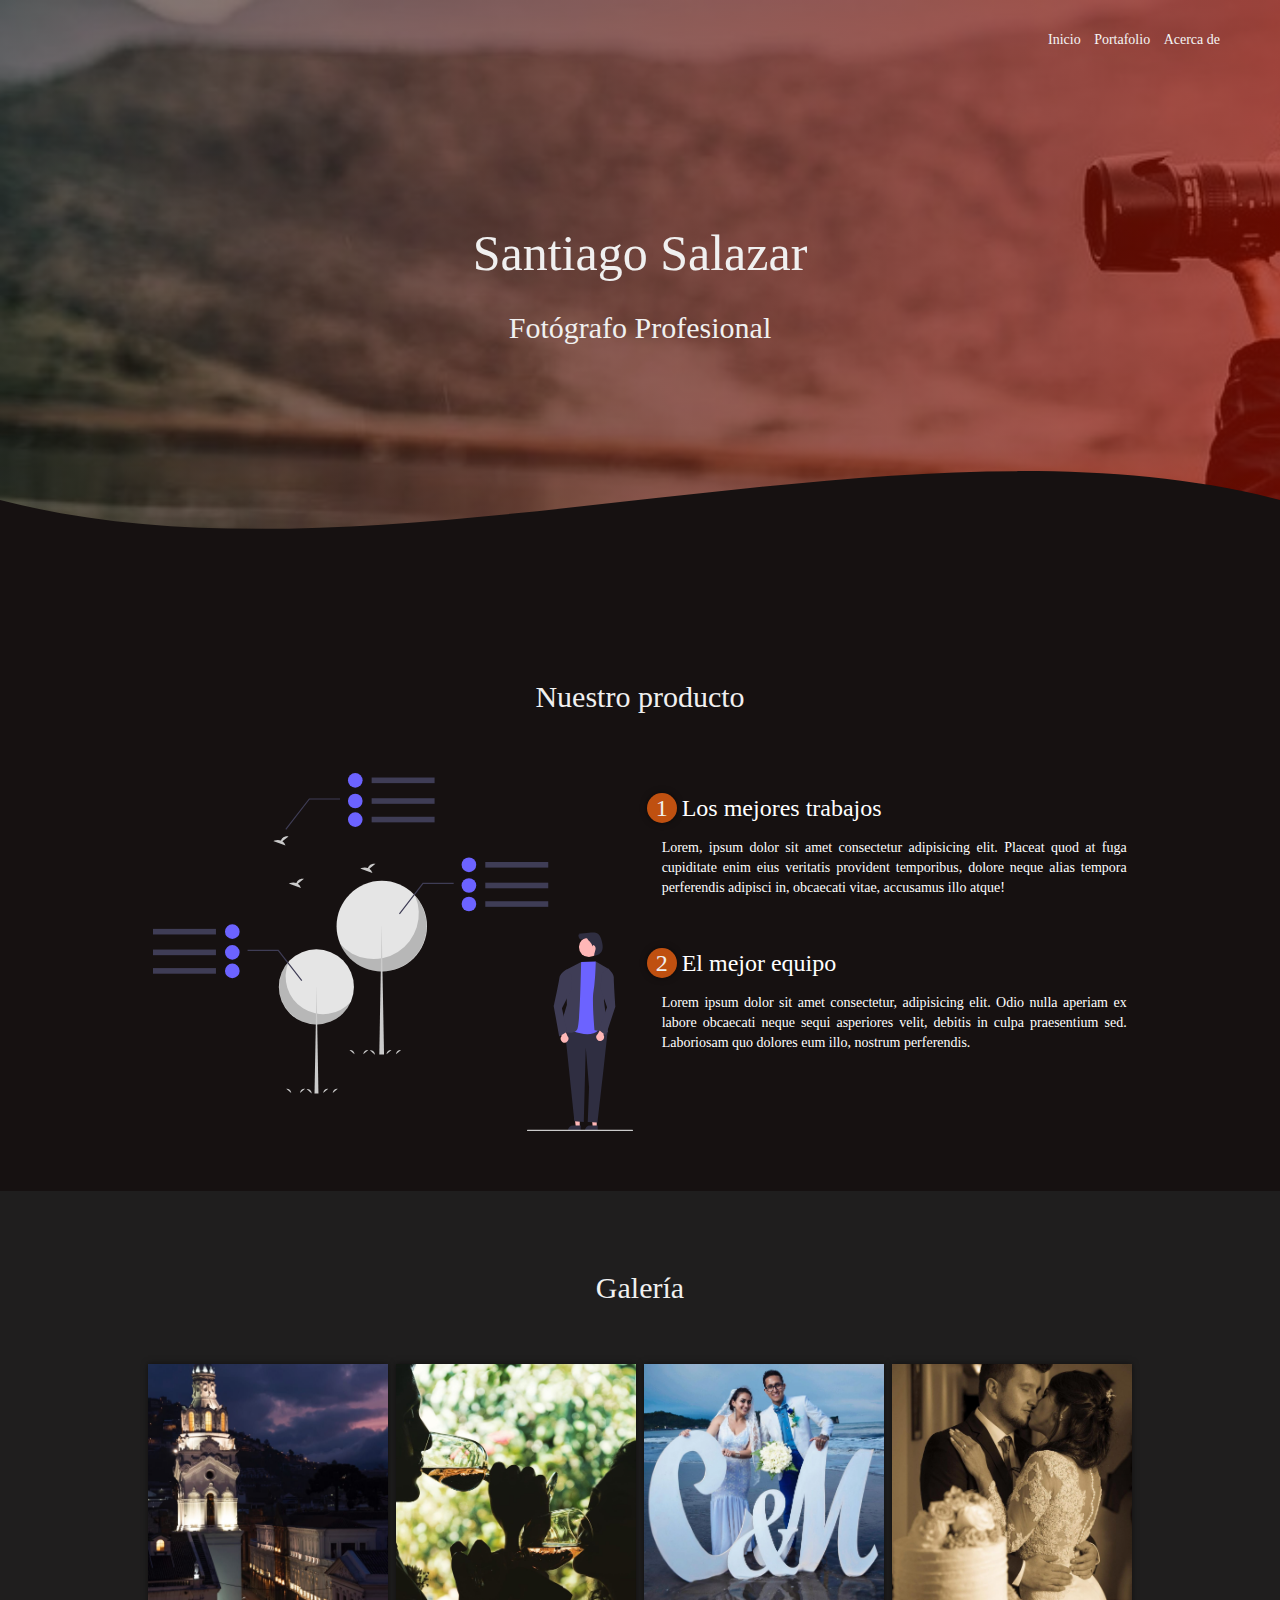
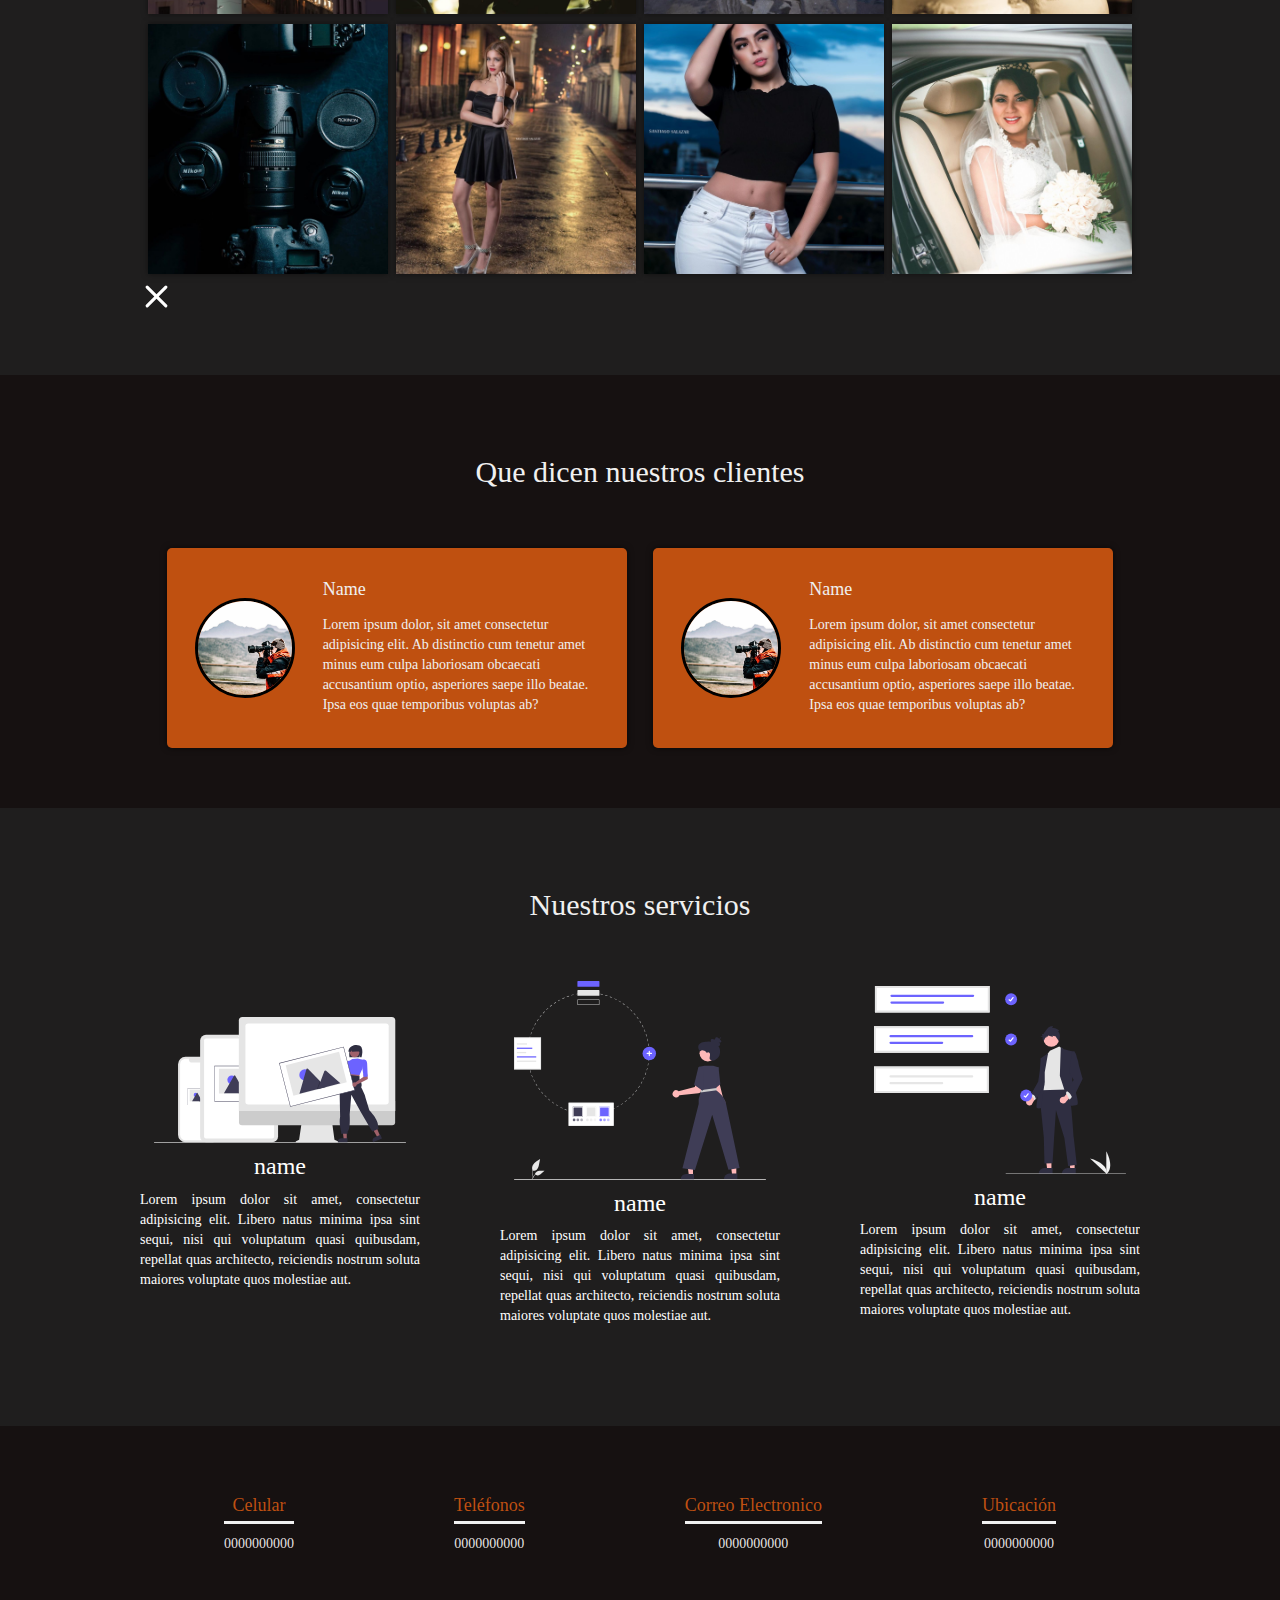
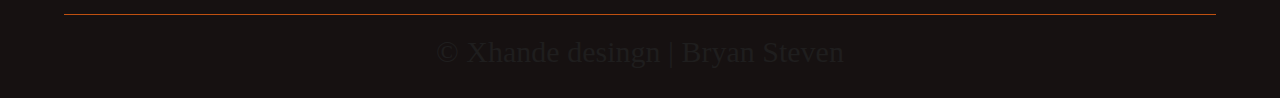
==== index.html @ b65cc4d5 "Add files via upload" ====
<!DOCTYPE html>
<html lang="es">

<head>
    <meta charset="utf-8">
    <meta http-equiv="X-UA-Compatible" content="IE-edge">
    <meta name="viewport" content="width=device-width, initial-scale=1">
    <title>Photography</title>
    <link rel="shortcut icon" href="icons/camera-reels-fill.svg" type="image/x-icon">
    <link rel="stylesheet" href="css/bootstrap.min.css">
    <link rel="stylesheet" href="css/styles.css">
</head>

<body>
    <header>
        <nav>
            <a href="index.html">Inicio</a>
            <a href="paginas/portafolio.html">Portafolio</a>
            <a href="paginas/acerca.html">Acerca de</a>
        </nav>
        <section class="textos-header">
            <h1>Santiago Salazar</h1>
            <h2>Fotógrafo Profesional</h2>
        </section>
        <div class="wave" style="height: 150px; overflow: hidden;"><svg viewBox="0 0 500 150" preserveAspectRatio="none"
                style="height: 100%; width: 100%;">
                <path d="M0.00,49.98 C150.00,150.00 349.20,-50.00 500.00,49.98 L500.00,150.00 L0.00,150.00 Z"
                    style="stroke: none; fill: #161111;"></path>
            </svg></div>
    </header>
    <main>
        <section class="contenedor sobre-nosotros">
            <h2 class="titulo">Nuestro producto</h2>
            <div class="contenedor-sobre-nosotros">
                <img src="icons/undraw_Environmental_study_re_q4q8.svg" alt="" class="imagen-about-us">
                <div class="contenido-textos">
                    <h3><span>1</span>Los mejores trabajos</h3>
                    <p>Lorem, ipsum dolor sit amet consectetur adipisicing elit. Placeat quod at fuga cupiditate enim
                        eius veritatis provident temporibus, dolore neque alias tempora perferendis adipisci in,
                        obcaecati vitae, accusamus illo atque!</p>
                    <h3><span>2</span>El mejor equipo</h3>
                    <p>Lorem ipsum dolor sit amet consectetur, adipisicing elit. Odio nulla aperiam ex labore obcaecati
                        neque sequi asperiores velit, debitis in culpa praesentium sed. Laboriosam quo dolores eum illo,
                        nostrum perferendis.</p>
                </div>
            </div>
        </section>
        <section class="portafolio">
            <div class="contenedor">
                <h2 class="titulo">Galería</h2>
                <div class="galeria-port">
                    <div class="imagen-port">
                        <img src="img/back1.jpeg" alt="" class="imagen__port">
                        <div class="hover-galeria">
                            <img src="icons/camera-fill.svg" alt="">
                            <p>Nuestro trabajo</p>
                        </div>
                    </div>
                    <div class="imagen-port">
                        <img src="img/p1.jpeg" alt="" class="imagen__port">
                        <div class="hover-galeria">
                            <img src="icons/camera-fill.svg" alt="">
                            <p>Nuestro trabajo</p>
                        </div>
                    </div>
                    <div class="imagen-port">
                        <img src="img/p2.jpg" alt="" class="imagen__port">
                        <div class="hover-galeria">
                            <img src="icons/camera-fill.svg" alt="">
                            <p>Nuestro trabajo</p>
                        </div>
                    </div>
                    <div class="imagen-port">
                        <img src="img/p3.jpg" alt="c&m" class="imagen__port">
                        <div class="hover-galeria">
                            <img src="icons/camera-fill.svg" alt="">
                            <p>Nuestro trabajo</p>
                        </div>
                    </div>
                    <div class="imagen-port">
                        <img src="img/p4.jpg" alt="" class="imagen__port">
                        <div class="hover-galeria">
                            <img src="icons/camera-fill.svg" alt="">
                            <p>Nuestro trabajo</p>
                        </div>
                    </div>
                    <div class="imagen-port">
                        <img src="img/p5.jpg" alt="" class="imagen__port">
                        <div class="hover-galeria">
                            <img src="icons/camera-fill.svg" alt="">
                            <p>Nuestro trabajo</p>
                        </div>
                    </div>
                    <div class="imagen-port">
                        <img src="img/p6.jpg" alt="" class="imagen__port">
                        <div class="hover-galeria">
                            <img src="icons/camera-fill.svg" alt="">
                            <p>Nuestro trabajo</p>
                        </div>
                    </div>
                    <div class="imagen-port">
                        <img src="img/p7.jpg" alt="" class="imagen__port">
                        <div class="hover-galeria">
                            <img src="icons/camera-fill.svg" alt="">
                            <p>Nuestro trabajo</p>
                        </div>
                    </div>
                </div>
                <div class="container-img">
                    <img src="" alt="" class="img-show">
                    <svg xmlns="http://www.w3.org/2000/svg" color="#fff" width="25" height="25" fill="currentColor" class="bi bi-x-lg" viewBox="0 0 16 16">
                        <path d="M1.293 1.293a1 1 0 0 1 1.414 0L8 6.586l5.293-5.293a1 1 0 1 1 1.414 1.414L9.414 8l5.293 5.293a1 1 0 0 1-1.414 1.414L8 9.414l-5.293 5.293a1 1 0 0 1-1.414-1.414L6.586 8 1.293 2.707a1 1 0 0 1 0-1.414z"/>
                      </svg>
                </div>
            </div>

        </section>
        <section class="clientes contenedor">
            <h2 class="titulo">Que dicen nuestros clientes</h2>
            <div class="cards">
                <div class="card">
                    <img src="img/back2.jpeg" alt="">
                    <div class="contenido-texto-card">
                        <h4>Name</h4>
                        <p>Lorem ipsum dolor, sit amet consectetur adipisicing elit. Ab distinctio cum tenetur amet
                            minus eum culpa laboriosam obcaecati accusantium optio, asperiores saepe illo beatae. Ipsa
                            eos quae temporibus voluptas ab?</p>
                    </div>
                </div>
                <div class="card">
                    <img src="img/back2.jpeg" alt="">
                    <div class="contenido-texto-card">
                        <h4>Name</h4>
                        <p>Lorem ipsum dolor, sit amet consectetur adipisicing elit. Ab distinctio cum tenetur amet
                            minus eum culpa laboriosam obcaecati accusantium optio, asperiores saepe illo beatae. Ipsa
                            eos quae temporibus voluptas ab?</p>
                    </div>
                </div>
            </div>
        </section>
        <section class="about-services">
            <div class="contenedor">
                <h2 class="titulo">Nuestros servicios</h2>
                <div class="servicio-cont">
                    <div class="servicio-ind">
                        <img src="icons/undraw_Posting_photo_re_plk8.svg" alt="">
                        <h3>name</h3>
                        <p>Lorem ipsum dolor sit amet, consectetur adipisicing elit. Libero natus minima ipsa sint
                            sequi, nisi qui voluptatum quasi quibusdam, repellat quas architecto, reiciendis nostrum
                            soluta maiores voluptate quos molestiae aut.</p>
                    </div>
                    <div class="servicio-ind">
                        <img src="icons/undraw_composition_re_4o4o.svg" alt="">
                        <h3>name</h3>
                        <p>Lorem ipsum dolor sit amet, consectetur adipisicing elit. Libero natus minima ipsa sint
                            sequi, nisi qui voluptatum quasi quibusdam, repellat quas architecto, reiciendis nostrum
                            soluta maiores voluptate quos molestiae aut.</p>
                    </div>
                    <div class="servicio-ind">
                        <img src="icons/undraw_Project_completed_re_pqqq.svg" alt="">
                        <h3>name</h3>
                        <p>Lorem ipsum dolor sit amet, consectetur adipisicing elit. Libero natus minima ipsa sint
                            sequi, nisi qui voluptatum quasi quibusdam, repellat quas architecto, reiciendis nostrum
                            soluta maiores voluptate quos molestiae aut.</p>
                    </div>
                </div>
            </div>
        </section>
    </main>
    <footer>
        <div class="contenedor-footer">
            <div class="content-foo">
                <h4>Celular</h4>
                <p>0000000000</p>
            </div>
            <div class="content-foo">
                <h4>Teléfonos</h4>
                <p>0000000000</p>
            </div>
            <div class="content-foo">
                <h4>Correo Electronico</h4>
                <p>0000000000</p>
            </div>
            <div class="content-foo">
                <h4>Ubicación</h4>
                <p>0000000000</p>
            </div>
        </div>
        <h2 class="titulo-final">&copy; Xhande desingn | Bryan Steven</h2>
    </footer>

</body>


<script src="js/index.js"></script>
<script src="js/jquery-3.6.0.min.js"></script>
<script src="js/bootstrap.min.js"></script>

</html>
---- css/styles.css ----
*{
    margin: 0;
    padding: 0;
    box-sizing: border-box;
}


body{
    color: white;
    background-color:#161111;
    font-family: Georgia, 'Times New Roman', Times, serif;
}


.contenedor{
    padding: 60px 0;
    width: 90%;
    max-width: 1000px;
    margin: auto;
    overflow: hidden;
}
.titulo{
    color:rgb(240, 240, 240);
    font-size: 30px;
    text-align: center;
    margin-bottom: 60px;
}
/* header */

header{
    width: 100%;
    height: 600px;
    background: #8E0E00;  /* fallback for old browsers */
    background: -webkit-linear-gradient(to right, hsla(34, 13%, 11%, 0.582), hsla(6, 100%, 28%, 0.705)), url(../img/back3.jpeg);  /* Chrome 10-25, Safari 5.1-6 */
    background: linear-gradient(to right, hsla(34, 13%, 11%, 0.582), hsla(6, 100%, 28%, 0.705)), url(../img/back3.jpeg); /* W3C, IE 10+/ Edge, Firefox 16+, Chrome 26+, Opera 12+, Safari 7+ */
    background-size: cover;
    background-attachment: fixed;
    position: relative;
}

nav{
    text-align: right;
    padding: 30px 50px 0 0;
}

nav > a{
    color: whitesmoke;
    font-weight: 300;
    text-decoration: none;
    margin-right: 10px;
}

nav > a:hover{
    background-color: hsla(22, 85%, 44%, 0.753);
    text-decoration: none;
    color:rgb(0, 0, 0);
    transition: all 0.4s linear;
}


header .textos-header{
    display: flex;
    height: 460px;
    width: 100%;
    align-items: center;
    justify-content: center;
    flex-direction: column;
    text-align: center;
}

.textos-header h1{
    font-size: 50px;
    color:rgb(240, 240, 240);
}

.textos-header h2{
    font-size: 30px;
    font-weight: 300;
    color:rgb(240, 240, 240);
}
.wave{
    position: absolute;
    bottom: 0;
    width: 100%;
}

/* about us */


.contenedor-sobre-nosotros{
    display: flex;
    justify-content: space-evenly;
}


.imagen-about-us{
    width: 48%;
}
.imagen-about-us-2{
    width: 30%;
    border-radius: 50%;
}

.sobre-nosotros .contenido-textos{
    width: 48%;
}

.contenido-textos h3{
    margin-bottom: 15px;
}

.contenido-textos h3 span{
    background: #d15711e7;
    color:rgb(240, 240, 240);
    border-radius: 50%;
    display: inline-block;
    text-align: center;
    width: 30px;
    height: 30px;
    padding: 2px;
    box-shadow: 0 0 6px 0 rgba(0, 0, 0, .5);
    margin-right: 5px;
}

.contenido-textos p{
    padding: 0px 0px 30px 15px;
    font-weight: 300;
    text-align: justify;
}

/* galeria */

.portafolio{
    background: rgb(31, 30, 30);
}

.galeria-port{
    display: flex;
    justify-content: space-evenly;
    flex-wrap: wrap;
}

.imagen-port{
    width: 24%;
    margin-bottom: 10px;
    height: 250px;
    overflow:hidden;
    position: relative;
    cursor: pointer;
    box-shadow: 0 0 6px 0 rgba(0, 0, 0, .5);
}

.imagen-port > img{
    width: 100%;
    height: 100%;
    object-fit: cover;
    display: block;
}

.hover-galeria{
    position: absolute;
    width: 100%;
    height: 100%;
    top: 0;
    transform: scale(0);
    background: hsla(27, 72%, 46%, 0.808);
    transition: transform .5s;
    display: flex;
    justify-content: center;
    align-items: center;
    flex-direction: column;
}

.hover-galeria img{
    width: 50px;
}

.hover-galeria p{
    color: seashell;
}

.imagen-port:hover .hover-galeria{
     transform:scale(1)
}

/* clients */

.cards{
    display: flex;
    justify-content: space-evenly;
}
.cards .card{
    background: #d15711e7;
    display: flex;
    width: 46%;
    height: 200px;
    align-items: center;
    justify-content: space-evenly;
    border-radius: 5px;
    box-shadow: 0 0 6px 0 rgba(0, 0, 0, 0.6);
}

.cards .card img{
    width: 100px;
    height: 100px;
    object-fit: cover;
    border: 3px solid rgb(0, 0, 0);
    border-radius: 50%;
    display: block;
}

.cards .card > .contenido-texto-card{
    width: 60%;
    color: rgb(240, 240, 240);
}
.cards .card > .contenido-texto-card p{
    font-weight: 300;
    padding-top: 5px;
}

/* our team */
.about-services{
    background: rgb(31, 30, 30);
    padding-bottom: 30px;
}

.servicio-cont{
    display: flex;
    justify-content: space-between;
    align-items: center;
}

.servicio-ind{
    width: 28%;
    text-align: center;
}


.servicio-ind img{
    width: 90%;
}

.servicio-ind h3{
    margin: 10px 0;
}

.servicio-ind p{
    font-weight: 300;
    text-align: justify;
}


/* footer */

footer{
    background: none;
    padding: 60px 0 30px 0;
    margin: auto;
    overflow: hidden;
}


.contenedor-footer{
    display: flex;
    width: 90%;
    justify-content: space-evenly;
    margin: auto;
    padding-bottom: 50px;
    border-bottom: 1px solid #d15711e7; 
}

.content-foo{
    text-align: center;
}

.content-foo h4{
    color: #d15711e7;
    border-bottom: 3px solid rgb(240, 240, 240);
    padding-bottom: 5px;
    margin-bottom: 10px;
}

.content-foo p{
    color: rgba(255, 251, 251, 0.911);
}

.titulo-final{
    text-align: center;
    font-size: 24px0;
    margin: 20px 0 0 0;
    color:rgb(31, 30, 30)
}


@media screen and (max-width: 900px){
    header{
        background-position: center;
        object-fit: cover;
    }
    
    .contenedor-sobre-nosotros{
        flex-direction: column;
        justify-content: center;
        align-items: center;
    }
    .contenedor-sobre-nosotros .contenido-textos{
        width: 90%;
    }

    .imagen-port{
        width: 44%;
        margin-bottom: 10px;
        height: 200px;
        overflow:hidden;
        position: relative;
        cursor: pointer;
        box-shadow: 0 0 6px 0 rgba(0, 0, 0, .5);
    }
    
    .cards{
        flex-direction: column;
        justify-content: center;
        align-items: center;
    }

    .cards .card{
        width: 90%;
    }

    .cards .card:first-child{
        margin-bottom: 30px;
    }
    
    .servicio-cont{
        flex-direction: column;
        justify-content: center;
        align-items: center;
    }

    .servicio-ind{
        width: 90%;
        text-align: center;
    }

    .servicio-ind:nth-child(1), .servicio-ind:nth-child(2){
        margin-bottom: 60px;
    }

    .servicio-ind img{
        width: 70%;
    }
}

@media screen and (max-width: 500px){
    nav{
        text-align: center;
        padding: 30px 0 0 0;
    }

    nav > a{
        margin-right: 5px;
    }

    .textos-header h1{
        font-size: 35px;
    }
    
    .textos-header h2{
        font-size: 20px;
    }

    .imagen-about-us{
        margin-bottom: 60px;
        width: 99%;
    }

    .sobre-nosotros .contenido-textos{
        width: 95%;
    }

    .imagen-port{
        width: 95%;
    }

    .cards .card{
        height: 450px;
        display: flex;
        flex-direction: column;
        align-items: center;
    }

    .cards .card img {
        width: 95px;
        height: 90px;
    }

    .contenedor-footer{
        flex-direction: column;
    }

    footer h2{
        font-size: 15px;
    }

    .content-foo{
        margin-bottom: 20px;
        text-align: center;
    }

    .content-foo h4{
        border: none;
    }

    .content-foo p{
        color: #d15711e7;
        border-bottom: 1px solid rgb(240, 240, 240);
        padding-bottom: 20px;
    }
}
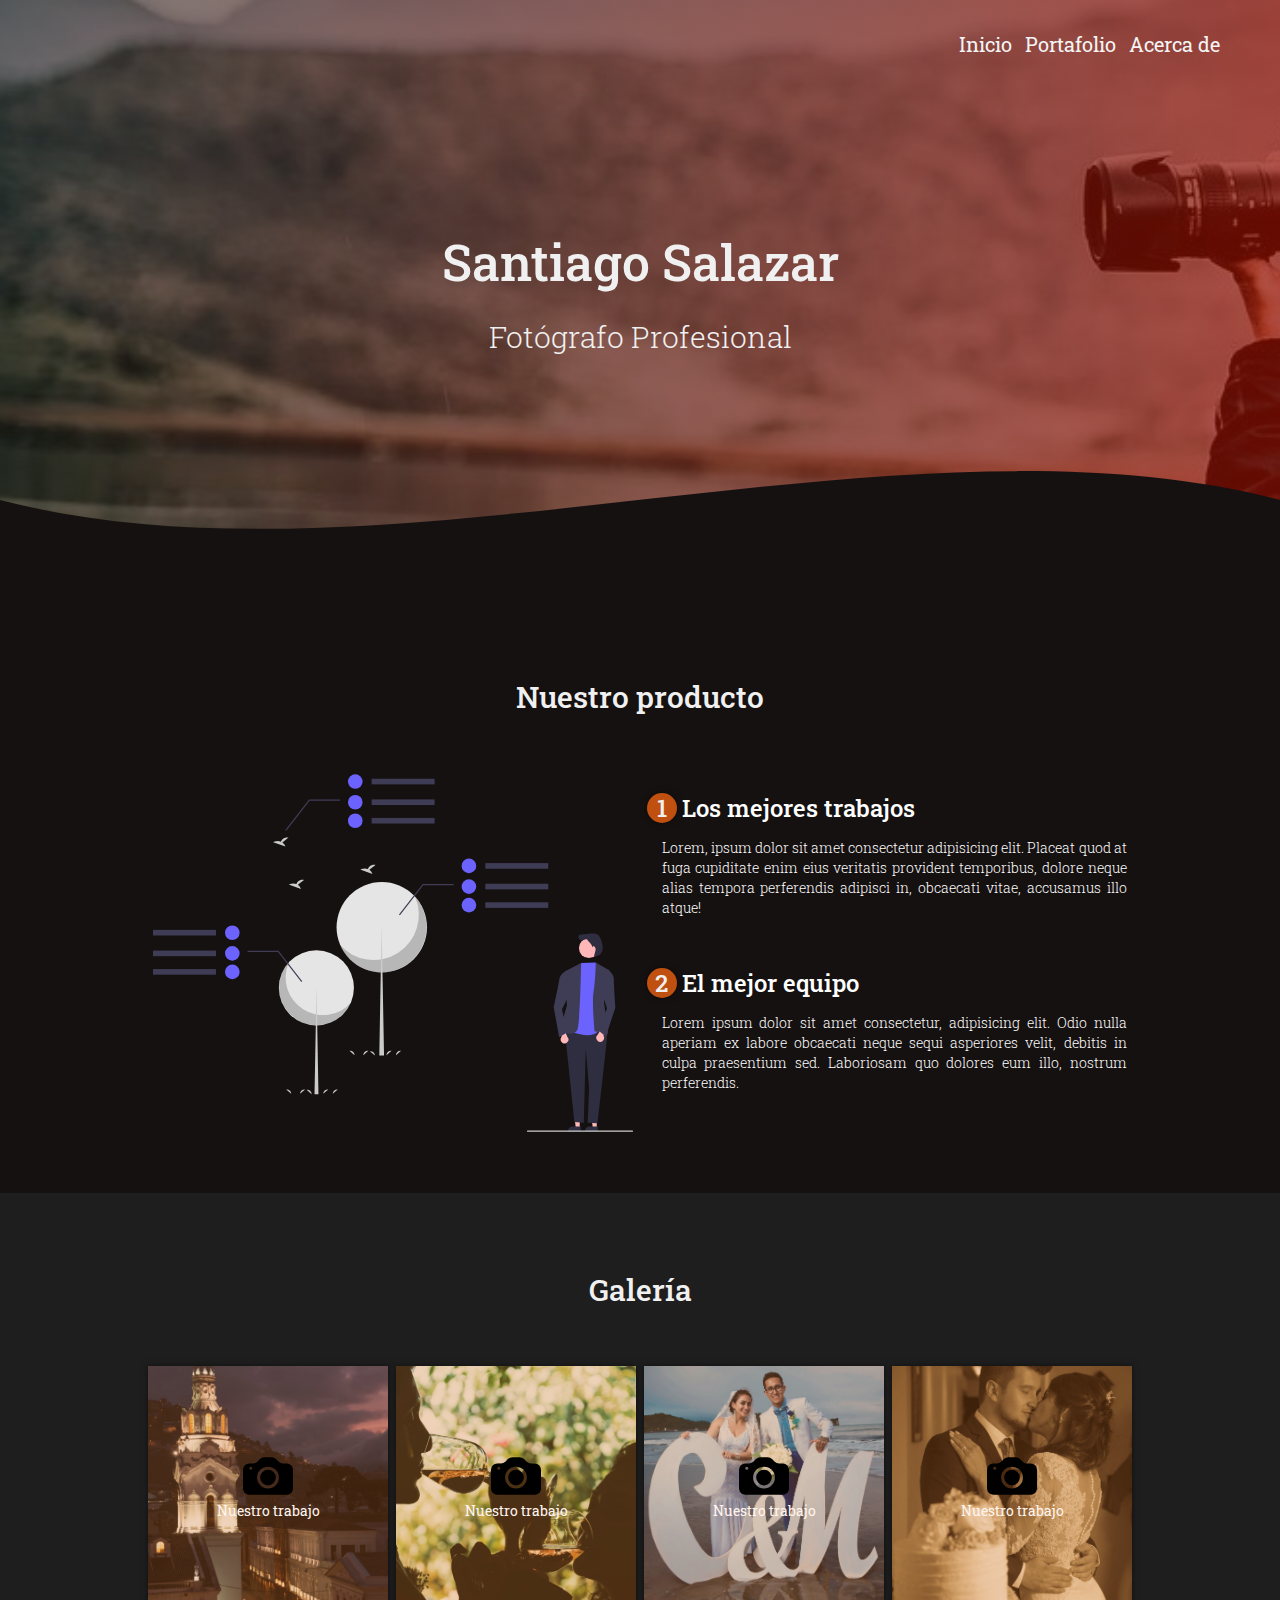
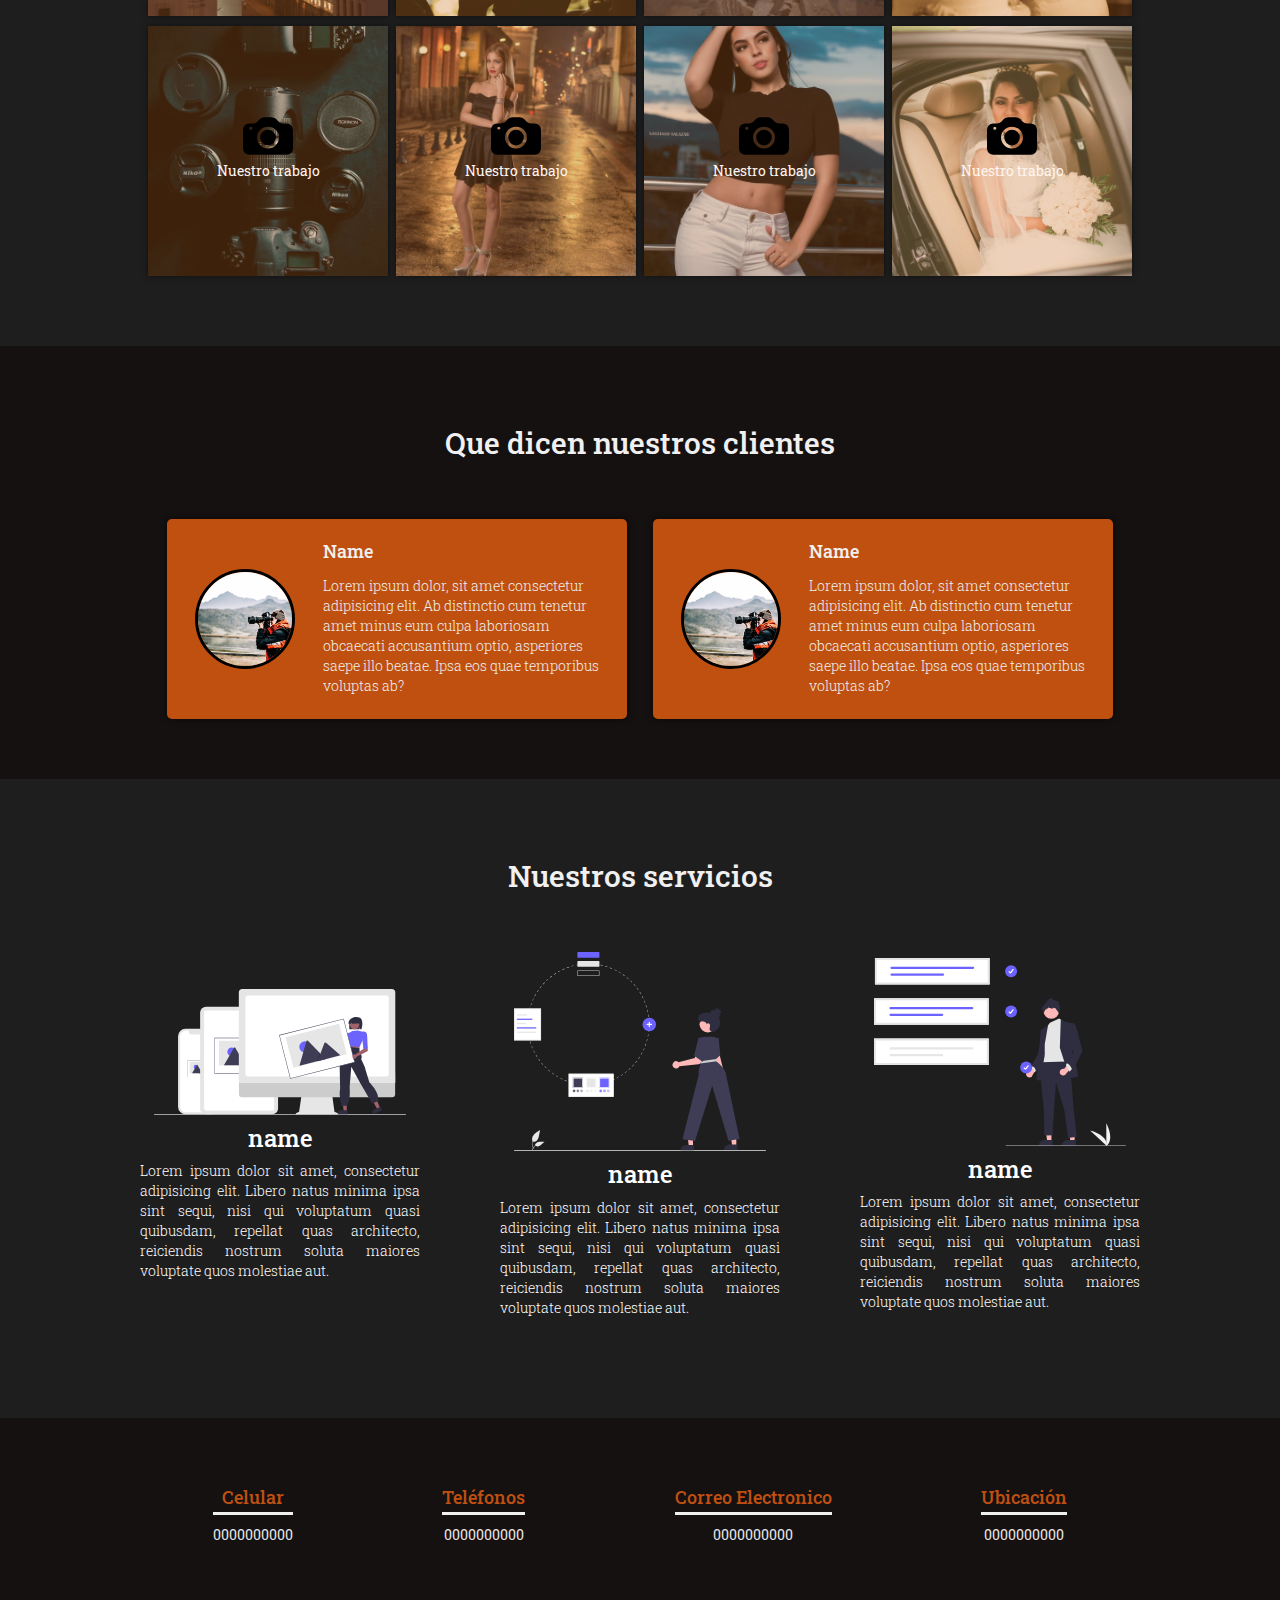
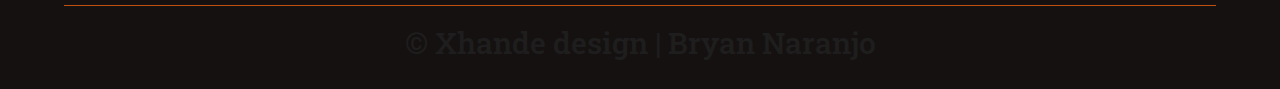
==== commit 373bfe64: "Update index.html" ====
--- a/index.html
+++ b/index.html
@@ -186,7 +186,7 @@
                 <p>0000000000</p>
             </div>
         </div>
-        <h2 class="titulo-final">&copy; Xhande desingn | Bryan Steven</h2>
+        <h2 class="titulo-final">&copy; Xhande design | Bryan Naranjo</h2>
     </footer>
 
 </body>
@@ -196,4 +196,4 @@
 <script src="js/jquery-3.6.0.min.js"></script>
 <script src="js/bootstrap.min.js"></script>
 
-</html>+</html>
--- a/css/styles.css
+++ b/css/styles.css
@@ -1,3 +1,6 @@
+@import url('https://fonts.googleapis.com/css2?family=Roboto+Slab:wght@200&display=swap');
+
+
 *{
     margin: 0;
     padding: 0;
@@ -8,7 +11,7 @@
 body{
     color: white;
     background-color:#161111;
-    font-family: Georgia, 'Times New Roman', Times, serif;
+    font-family: 'Roboto Slab', serif;
 }
 
 
@@ -45,7 +48,7 @@
 
 nav > a{
     color: whitesmoke;
-    font-weight: 300;
+    font-size: 20px;
     text-decoration: none;
     margin-right: 10px;
 }
@@ -96,10 +99,7 @@
 .imagen-about-us{
     width: 48%;
 }
-.imagen-about-us-2{
-    width: 30%;
-    border-radius: 50%;
-}
+
 
 .sobre-nosotros .contenido-textos{
     width: 48%;
@@ -140,6 +140,44 @@
     flex-wrap: wrap;
 }
 
+.container-img{
+    position: fixed;
+    height: 100%;
+    width: 100%;
+    top: 0;
+    left: 0;
+    transform: translateX(100%);
+    background: #8f292933;
+    display: flex;
+    justify-content: center;
+    align-items: center;
+    transition: transform .4s ease-in;
+}
+.move{
+    transform: translateX(0);
+}
+
+.img-show{
+    height: 80%;
+    transform: scale(0);
+    display: block;
+    object-fit: cover;
+    transition: transform .2s .4s;
+}
+
+.show{
+    transform: scale(1);
+
+}
+
+.bi.bi-x-lg{
+    position: absolute;
+    color: #fff;
+    top: 25px;
+    left: 25px;
+    font-size: 10px;
+    cursor: pointer;
+}
 .imagen-port{
     width: 24%;
     margin-bottom: 10px;
@@ -157,13 +195,14 @@
     display: block;
 }
 
+
 .hover-galeria{
     position: absolute;
     width: 100%;
     height: 100%;
     top: 0;
-    transform: scale(0);
-    background: hsla(27, 72%, 46%, 0.808);
+    transform: scale(1);
+    background: hsla(27, 72%, 46%, 0.301);
     transition: transform .5s;
     display: flex;
     justify-content: center;
@@ -180,7 +219,7 @@
 }
 
 .imagen-port:hover .hover-galeria{
-     transform:scale(1)
+     transform:scale(0)
 }
 
 /* clients */
@@ -291,6 +330,109 @@
     color:rgb(31, 30, 30)
 }
 
+/*PORTAFOLIO-->inicio*/
+
+.galeria-porta{
+    display: flex;
+    justify-content: space-evenly;
+    flex-wrap: wrap;
+}
+
+.contiene-imgporta{
+    position: fixed;
+    height: 100%;
+    width: 100%;
+    top: 0;
+    left: 0;
+    transform: translateX(-100%);
+    background: #8f292959;
+    display: flex;
+    justify-content: center;
+    align-items: center;
+    transition: transform .4s ease-in;
+}
+.move{
+    transform: translateX(0);
+}
+
+.img-show{
+    height: 80%;
+    transform: scale(0);
+    display: block;
+    object-fit: cover;
+    transition: transform .2s .4s;
+}
+
+.show{
+    transform: scale(1);
+
+}
+
+.bi.bi-x-lg-1{
+    position: absolute;
+    color: #fff;
+    top: 25px;
+    right: 25px;
+    font-size: 10px;
+    cursor: pointer;
+}
+.imagen-ga{
+    width: 24%;
+    margin-bottom: 10px;
+    height: 450px;
+    overflow:hidden;
+    position: relative;
+    cursor: pointer;
+    box-shadow: 0 0 6px 0 rgba(0, 0, 0, .5);
+}
+
+.imagen-ga > img{
+    width: 100%;
+    height: 100%;
+    object-fit: cover;
+    display: block;
+}
+/*PORTAFOLIO--> final*/
+
+/*ACERCA DE -->inicio*/
+
+.contenedor-sobre-nosotros2{
+    display: flex;
+    align-items: center;
+    justify-content: center;
+    
+}
+
+.imagen-about-us-2{
+    width: 30%;
+    border:blanchedalmond;
+    border-radius: 50%;
+    border: 3px solid rgba(255, 255, 255, 0.952);
+}
+
+.contenedor-sobre-nosotros2 .contenido-textos-2{
+    width: 48%;
+    margin-left: 100px;
+}
+
+.contenedor-sobre-nosotros2 p{
+    padding:  30px 15px;
+    font-size: 20px;
+    text-align: justify;
+}
+
+
+.redes-sociales{
+    align-items: center;
+    text-align: center;
+    margin: 25px;
+}
+.redes-sociales a{
+    align-items: center;
+    justify-content: center;
+    margin: 15px;
+}
+
 
 @media screen and (max-width: 900px){
     header{
@@ -303,20 +445,41 @@
         justify-content: center;
         align-items: center;
     }
+    .contenedor-sobre-nosotros2{
+        flex-direction: column;
+        justify-content: center;
+        align-items: center;
+    }
     .contenedor-sobre-nosotros .contenido-textos{
+        width: 90%;
+    }
+    .contenedor-sobre-nosotros2 .contenido-textos-2{
+        width: 90%;
+        margin: 0 0 0 0;
+    }
+    .img-show{
         width: 90%;
     }
 
     .imagen-port{
         width: 44%;
+        height: 350px;
         margin-bottom: 10px;
-        height: 200px;
         overflow:hidden;
         position: relative;
         cursor: pointer;
         box-shadow: 0 0 6px 0 rgba(0, 0, 0, .5);
     }
     
+    .imagen-ga{
+        width: 44%;
+        height: 350px;
+        margin-bottom: 10px;
+        overflow:hidden;
+        position: relative;
+        cursor: pointer;
+        box-shadow: 0 0 6px 0 rgba(0, 0, 0, .5);
+    }
     .cards{
         flex-direction: column;
         justify-content: center;
@@ -377,16 +540,31 @@
     .sobre-nosotros .contenido-textos{
         width: 95%;
     }
+    .contenedor-sobre-nosotros2 .contenido-textos-2{
+        width: 90%;
+        margin-top: 30px;
+    }
 
     .imagen-port{
-        width: 95%;
-    }
-
+        width: 85%;
+        height: 5%;
+    }
+
+    .imagen-ga{
+        width: 85%;
+        height: 5%;
+    }
+    .img-show{
+        width: 90%;
+        height: 75%;
+        object-fit: cover;
+    }
     .cards .card{
-        height: 450px;
+        height: 400px;
         display: flex;
         flex-direction: column;
         align-items: center;
+        
     }
 
     .cards .card img {
